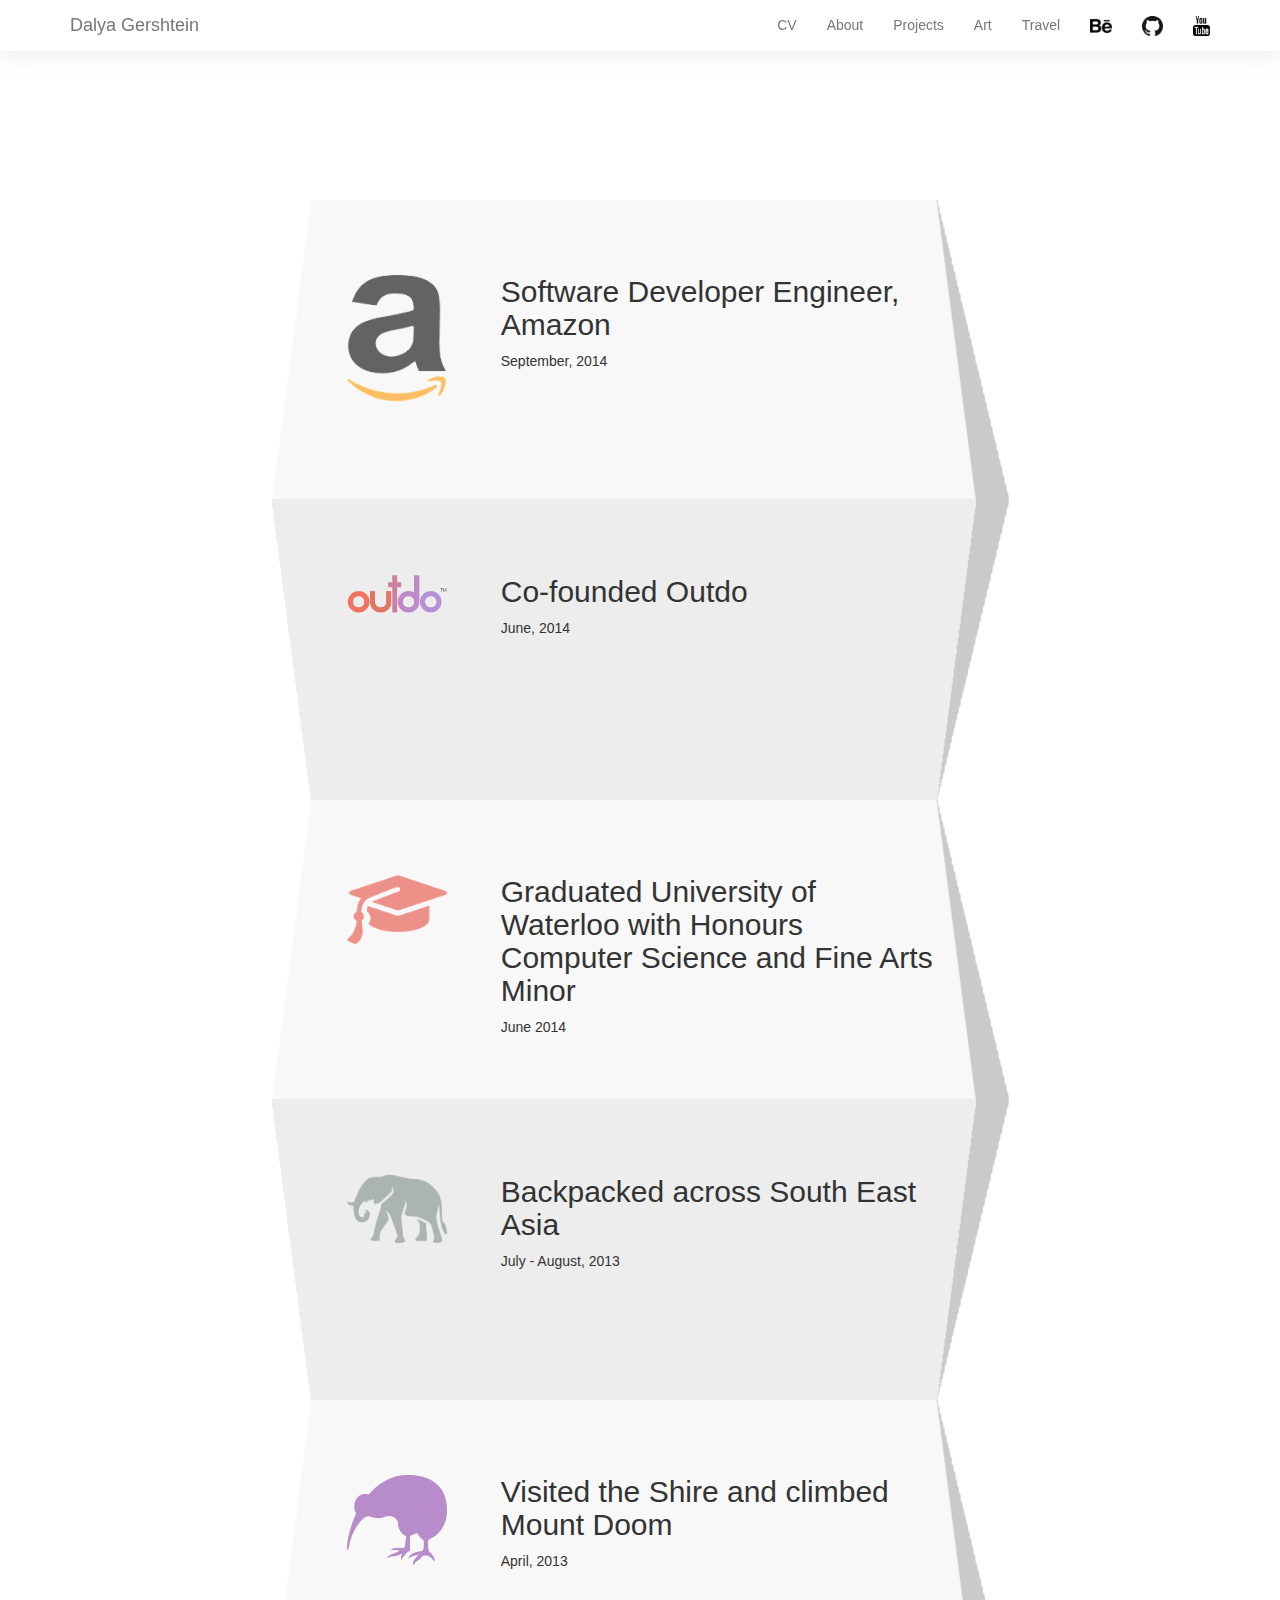
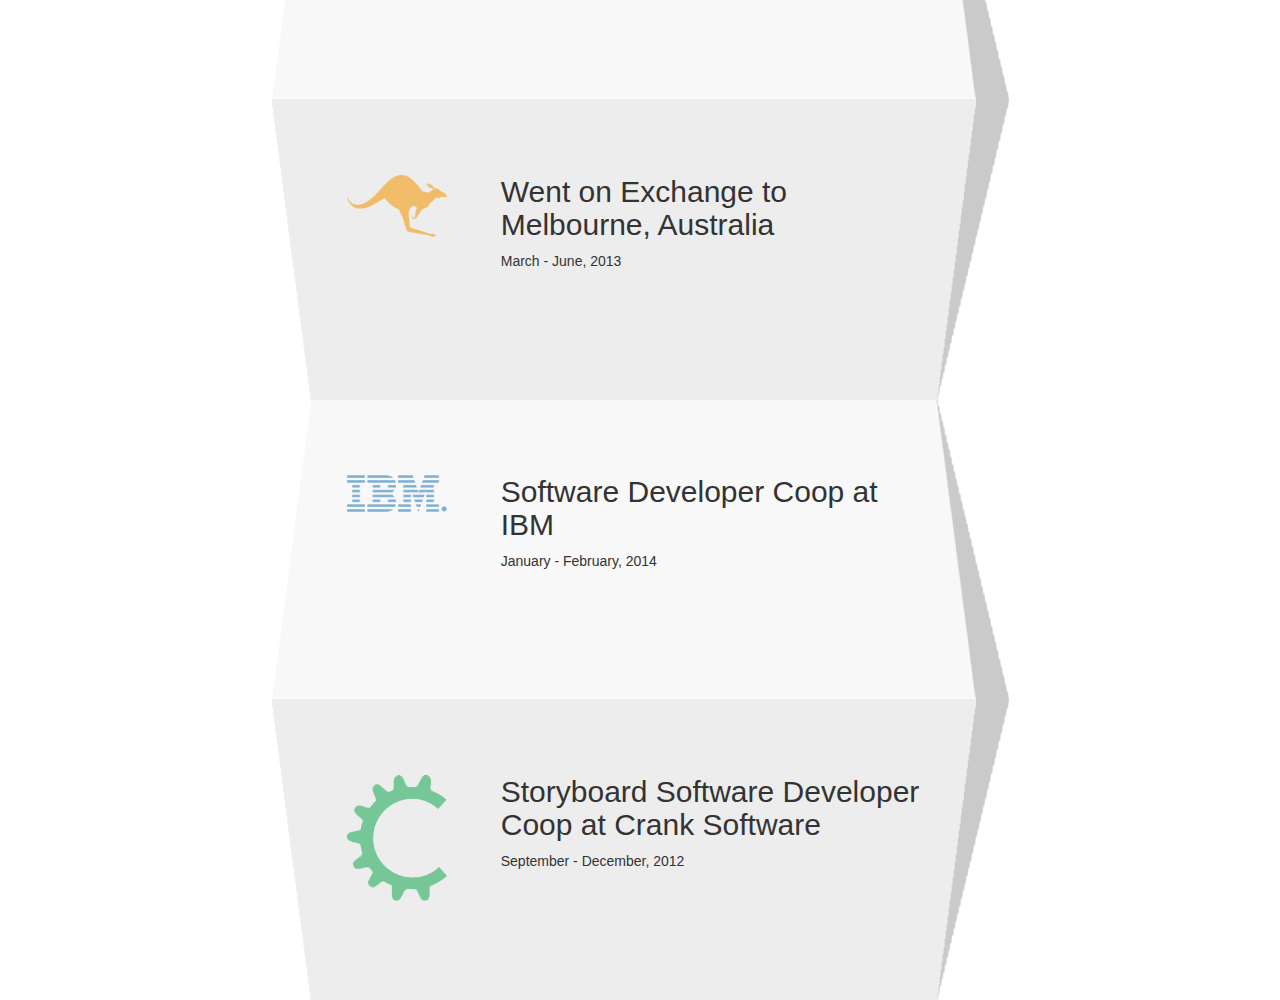
==== about.html @ 2b18c8a2 "added about page" ====
<!DOCTYPE HTML>
<html lang="en">
    <head>
        <meta charset="utf-8">
        <meta http-equiv="X-UA-Compatible" content="IE=edge">
        <meta name="viewport" content="width=device-width, initial-scale=1">
        <meta name="description" content="">
        <meta name="author" content="">
        <link rel="icon" href="../../favicon.ico">

        <title>Dalya Gershtein</title>

        <link href="css/bootstrap.min.css" rel="stylesheet">
        <link href="css/index.css" rel="stylesheet">

        <!-- IE10 viewport hack for Surface/desktop Windows 8 bug -->

        <!--[if lt IE 9]>
        <script src="https://oss.maxcdn.com/html5shiv/3.7.2/html5shiv.min.js"></script>
        <script src="https://oss.maxcdn.com/respond/1.4.2/respond.min.js"></script>
        <![endif]-->
        <script>
              (function(i,s,o,g,r,a,m){i['GoogleAnalyticsObject']=r;i[r]=i[r]||function(){
                (i[r].q=i[r].q||[]).push(arguments)},i[r].l=1*new Date();a=s.createElement(o),
                  m=s.getElementsByTagName(o)[0];a.async=1;a.src=g;m.parentNode.insertBefore(a,m)
                    })(window,document,'script','//www.google-analytics.com/analytics.js','ga');

                      ga('create', 'UA-43999281-1', 'auto');
                        ga('send', 'pageview');

        </script>
    </head>
    <body>
        <div id="navbar" class="navbar navbar-inverse navbar-fixed-top" role="navigation">
            <div class="container">
                <div class="navbar-header">
                    <button type="button" class="navbar-toggle" data-toggle="collapse" data-target=".navbar-collapse">
                        <span class="sr-only">Toggle navigation</span>
                        <span class="icon-bar"></span>
                        <span class="icon-bar"></span>
                        <span class="icon-bar"></span>
                    </button>
                    <a class="navbar-brand" href="index.html">Dalya Gershtein</a>
                </div>
                <div class="navbar-collapse collapse">
                    <ul class="nav navbar-nav navbar-right">
                        <li><a href="Resume_DalyaGershtein.pdf">CV</a></li>
                        <li><a href="about.html">About</a></li>
                        <li><a href="projects.html">Projects</a></li>
                        <li><a href="art.html">Art</a></li>
                        <li><a href="http://dalyagershtein.blogspot.ca/">Travel</a></li>
                        <li><a href="https://www.behance.net/dgershte"><img src="images/behance.png"/></a></li>
                        <li><a href="https://github.com/dgershte"><img style="height:20px!important"src="images/github.png"/></a></li>
                        <li><a href="https://www.youtube.com/channel/UC0hRZ2rrmTw5NGqV-_de9Eg"><img style="height:20px!important"src="images/youtube.png"/></a></li>
                    </ul>
                </div><!--/.navbar-collapse --> 
            </div>
        </div>
        <div class="container about">
            <div class="about-section paper-top">
                <div class="featurette row">
                    <div class="col-md-3">
                        <img class="featurette-image img-responsive img-faded" src="images/amazon.png">
                    </div>
                    <div class="col-md-9">
                        <h2 class="featurette-heading">
                            Software Developer Engineer, Amazon
                        </h2>
                        <p class="muted">September, 2014</o>
                    </div>
                </div>
            </div>
            <div class="about-section paper-bottom">
                <div class="featurette row featurette-row-bottom">
                    <div class="col-md-3">
                        <img class="featurette-image img-faded" src="images/outdologo.png">
                    </div>
                    <div class="col-md-9">
                        <h2 class="featurette-heading">
                            Co-founded Outdo
                        </h2>
                        <p class="muted">June, 2014</p>
                    </div>
                </div>
            </div>
            <div class="about-section paper-top">
                <div class="featurette row">
                    <div class="col-md-3">
                        <img class="featurette-image img-responsive img-faded" src="images/graduation.png">
                    </div>
                    <div class="col-md-9">
                        <h2 class="featurette-heading">
                            Graduated University of Waterloo with Honours Computer Science and Fine Arts Minor
                        </h2>
                        <p class="muted">June 2014</o>
                    </div>
                </div>
            </div>
            <div class="about-section paper-bottom">
                <div class="featurette row featurette-row-bottom">
                    <div class="col-md-3">
                        <img class="featurette-image img-faded" src="images/elephant.png">
                    </div>
                    <div class="col-md-9">
                        <h2 class="featurette-heading">
                            Backpacked across South East Asia
                        </h2>
                        <p class="muted">July - August, 2013</p>
                    </div>
                </div>
            </div>
            <div class="about-section paper-top">
                <div class="featurette row">
                    <div class="col-md-3">
                        <img class="featurette-image img-responsive img-faded" src="images/kiwiicon.png">
                    </div>
                    <div class="col-md-9">
                        <h2 class="featurette-heading">
                            Visited the Shire and climbed Mount Doom
                        </h2>
                        <p class="muted">April, 2013</p>
                    </div>
                </div>
            </div>
            <div class="about-section paper-bottom">
                <div class="featurette row">
                    <div class="col-md-3">
                        <img class="featurette-image img-responsive img-faded" src="images/kangaroo.png">
                    </div>
                    <div class="col-md-9">
                        <h2 class="featurette-heading">
                            Went on Exchange to Melbourne, Australia
                        </h2>
                        <p class="muted">March - June, 2013</p>
                    </div>
                </div>
            </div>
            <div class="about-section paper-top">
                <div class="featurette row">
                    <div class="col-md-3">
                        <img class="featurette-image img-responsive img-faded" src="images/ibm.png">
                    </div>
                    <div class="col-md-9">
                        <h2 class="featurette-heading">
                            Software Developer Coop at IBM
                        </h2>
                        <p class="muted">January - February, 2014</p>
                    </div>
                </div>
            </div>
            <div class="about-section paper-bottom">
                <div class="featurette row">
                    <div class="col-md-3">
                        <img class="featurette-image img-responsive img-faded" src="images/crank.png">
                    </div>
                    <div class="col-md-9">
                        <h2 class="featurette-heading">
                            Storyboard Software Developer Coop at Crank Software
                        </h2>
                        <p class="muted">September - December, 2012</p>
                    </div>
                </div>
            </div>
        </div>
    </body>
</html>
---- css/index.css ----
html, body {
    height:100%;
    width:100%;
}

.navbar-fixed-top {
    box-shadow: 0 0 30px 0px rgba(0,0,0,0.1);
    background-color:white;
    border:none;
}

.navbar a:hover {
    color:#1BBFFF !important;
}

.navbar img {
    height:14px;
}

.icon-bar {
    background-color:black !important;
}

.navbar-toggle {
    border:none;
}

.navbar-toggle:hover {
    background-color:#F5F5F5!important;
}

.navbar-toggle:hover .icon-bar {
    background-color:#1BBFFF!important;
}

#features {
    width:100%;
    margin:auto;
    height:800px;
    position:relative;
    margin-top:50px;
}

.feature a {
    height:100%;
    width:100%;
}

.feature {
    overflow:hidden;
    width:33.333333%;
    height:300px;
    position:relative;
    float:left;
    background-size:100%;
    -webkit-transition: all 2s; /* For Safari 3.1 to 6.0 */
    transition: all 0.5s;
    cursor:pointer;
}

#hoverdiv {
    color:white;
    text-align:center;
    height:300px;
    width:33.333333%;
    background-color:rgba(0,0,0,0.8);
    z-index:100;
    position:absolute;
    display:block;
}

.project-title {
    position:absolute;
    width:100%;
    text-align:center;
    z-index:1000;
    opacity:0;
    height:100%;
    transition:opacity 1s;
    padding:10px;
}

.project-title:hover {
    opacity:1;
}

.project-title .btn-default {
    background-color:rgba(0,0,0,0);
    color:white;
    width:auto;
}
.project-title a {
    color:white;
}

#squiggle-feature .caption h2 {
    margin-top:10%;
}

#walle-feature {
    background: black;
}
#walleimg {
    background:url("../images/walle.jpeg") no-repeat ;
    width:100%;
    height:100%;
}

#appleseed-feature {
background: #6b0141; /* Old browsers */
background: -moz-radial-gradient(center, ellipse cover,  #6b0141 0%, #3f0026 100%); /* FF3.6+ */
background: -webkit-gradient(radial, center center, 0px, center center, 100%, color-stop(0%,#6b0141), color-stop(100%,#3f0026)); /* Chrome,Safari4+ */
background: -webkit-radial-gradient(center, ellipse cover,  #6b0141 0%,#3f0026 100%); /* Chrome10+,Safari5.1+ */
background: -o-radial-gradient(center, ellipse cover,  #6b0141 0%,#3f0026 100%); /* Opera 12+ */
background: -ms-radial-gradient(center, ellipse cover,  #6b0141 0%,#3f0026 100%); /* IE10+ */
background: radial-gradient(ellipse at center,  #6b0141 0%,#3f0026 100%); /* W3C */
filter: progid:DXImageTransform.Microsoft.gradient( startColorstr='#6b0141', endColorstr='#3f0026',GradientType=1 ); /* IE6-9 fallback on horizontal gradient */
}
#appleseedlogo {
    background: url("../images/appleseed.png") no-repeat center;
    height:100%;
    width:100%;
}

#picturethis-feature {
    background: #62e4f8; /* Old browsers */
    background: -moz-radial-gradient(center, ellipse cover, #62e4f8 23%, #1e5799 100%); /* FF3.6+ */
    background: -webkit-gradient(radial, center center, 0px, center center, 100%, color-stop(23%,#62e4f8), color-stop(100%,#1e5799)); /* Chrome,Safari4+ */
    background: -webkit-radial-gradient(center, ellipse cover, #62e4f8 23%,#1e5799 100%); /* Chrome10+,Safari5.1+ */
    background: -o-radial-gradient(center, ellipse cover, #62e4f8 23%,#1e5799 100%); /* Opera 12+ */
    background: -ms-radial-gradient(center, ellipse cover, #62e4f8 23%,#1e5799 100%); /* IE10+ */
    background: radial-gradient(ellipse at center, #62e4f8 23%,#1e5799 100%); /* W3C */
    filter: progid:DXImageTransform.Microsoft.gradient( startColorstr='#62e4f8', endColorstr='#1e5799',GradientType=1 ); /* IE6-9 fallback on horizontal gradient */
}

#picturethislogo {
    background: url("../images/picturethisclear.png") no-repeat center;
    width:100%;
    height:100%;
}

#squiggle-feature {
    background: url("../images/squiggle.png") no-repeat center;
    background-color:black;
}

.outdolines {
    width:100%;
    height:20%;
    position:absolute;
}
#outdo1 {
    background-color:#f02200;
}
#outdo2 {
    background-color:#dd2b1e;
    top:20%;
}
#outdo3 {
    background-color:#cb344d;
    top:40%;
}
#outdo4 {
    background-color:#b73e78;
    top:60%;
}
#outdo5 {
    background-color:#a548a1;
    top:80%;
}
#outdologo {
    background:url("../images/outdo.png") no-repeat;
    background-size:cover;
    width:100%;
    height:100%;
    position:absolute;
}


#loot-feature {
    background: #73cb00; /* Old browsers */
    background: -moz-radial-gradient(center, ellipse cover,  #73cb00 0%, #509000 100%); /* FF3.6+ */
    background: -webkit-gradient(radial, center center, 0px, center center, 100%, color-stop(0%,#73cb00), color-stop(100%,#509000)); /* Chrome,Safari4+ */
    background: -webkit-radial-gradient(center, ellipse cover,  #73cb00 0%,#509000 100%); /* Chrome10+,Safari5.1+ */
    background: -o-radial-gradient(center, ellipse cover,  #73cb00 0%,#509000 100%); /* Opera 12+ */
    background: -ms-radial-gradient(center, ellipse cover,  #73cb00 0%,#509000 100%); /* IE10+ */
    background: radial-gradient(ellipse at center,  #73cb00 0%,#509000 100%); /* W3C */
    filter: progid:DXImageTransform.Microsoft.gradient( startColorstr='#73cb00', endColorstr='#509000',GradientType=1 ); /* IE6-9 fallback on horizontal gradient */
}

#lootlogo {
    background: url("../images/loot.png") no-repeat center;
    width:100%;
    height:100%;
}

#carnival-feature {
    background: url("../images/carnivale.png") no-repeat center;
}

#ht-feature {
    background: url("../images/hoteltransylvannia.png") no-repeat center;
}

#chuckclose-feature {
    background: url("../images/chuckclose.jpg") no-repeat center;
}

@media (min-width:420px) and (max-width: 768px) {
    .feature {
        width:50%;
    }
    #hoverdiv {
        width:50%;
    }
}
@media (max-width: 420px) {
    .feature {
        width:100%;
        height:40% !important;
    }
    #hoverdiv {
        width:100%;
        height:40%;
    }
}

/******** ABOUT **********/
.about-section {
    height: 300px;
    width: 737px;
    padding: 75px;
    margin: auto;
}

.paper-top {
    background:url("../images/papertop.png") no-repeat center;
}

.paper-bottom {
    background:url("../images/paperbottom.png") no-repeat center;
}

.about-section img {
    width:100px;
}

.about {
    margin-top:200px;
    margin-bottom:200px;
}

.about h2 {
    font-weight:100;
    margin-top:0;
}

.img-faded {
    opacity:0.6;
}
/*****   PROJECTS ***********/
.storeicons img{
    height:40px;
    margin:0 40px 20px 0px;
    opacity:0.6;
}

.storeicons img:hover {
    opacity:1;
}


.grey-section {
    background-color:#f8f8f8;
    padding:50px 0;
}

.white-section {
    padding:50px 0;
}

#projects-page {
}

.hidethis {
    display:none;
    clear:both;
    padding-top:80px;
}

.iphone {
    position:relative;
}

.glyphicon-nav {
    font-size: 31px;
    color: #ccc;
    position:absolute;
}

.glyphicon-chevron-left {
    top: 544px;
    left: 57px;
}
.glyphicon-chevron-right {
top: 544px;
left: 214px;
}


.screenshot {
position: absolute;
top: 82px;
left: 30px;
height: 436px;
}


/*          GRADIENTS           */
#gradient {
	clear:both;
	width: 400px;
	height: 400px;
    position:relative;
    margin:auto;
}

#gradient div {
	position: absolute;
}

.gradientbtn:hover {
    cursor:pointer;
    background-color:white;
}

/****************** RAYTRACER ******************/
.img-raytracer {
    margin:auto;
}

.col-md-4,.col-md-6,.col-md-12 {
    text-align:center;
}

#cs488 .featurette-heading {
    font-size:30px
}
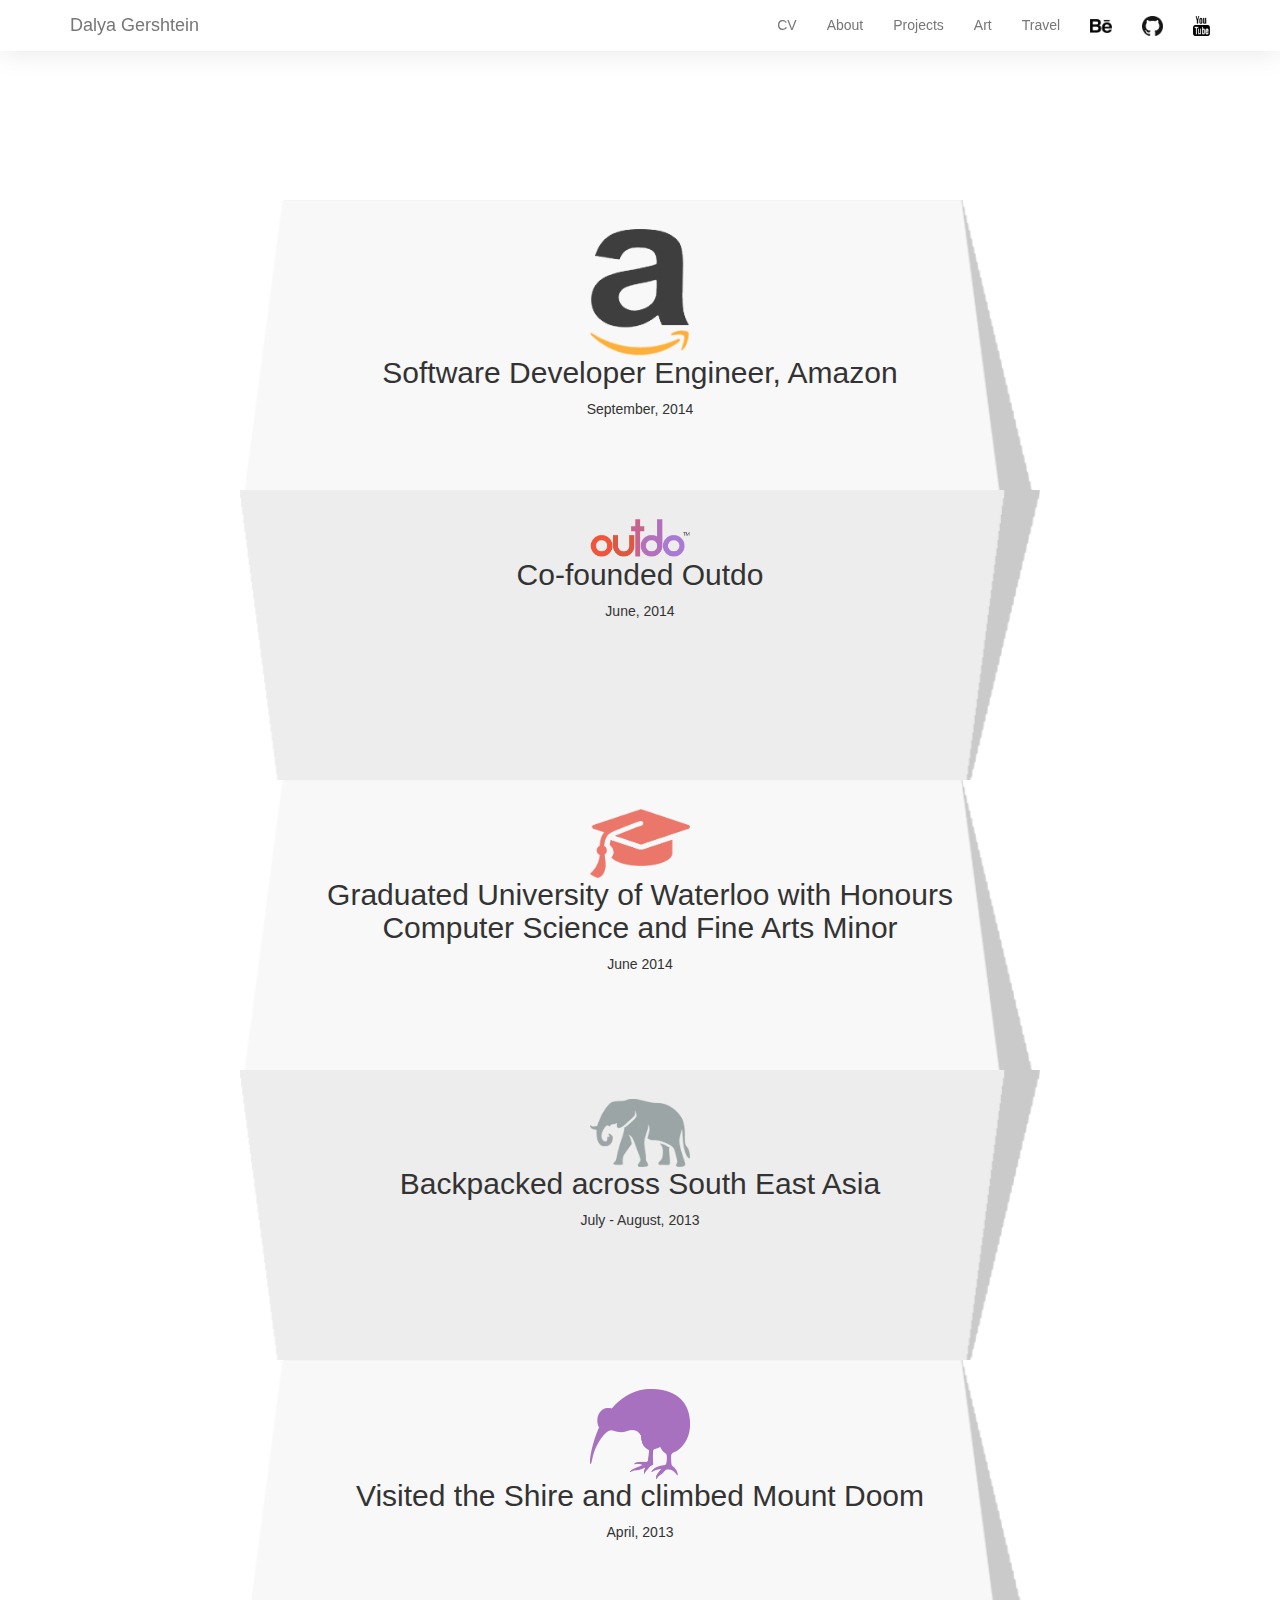
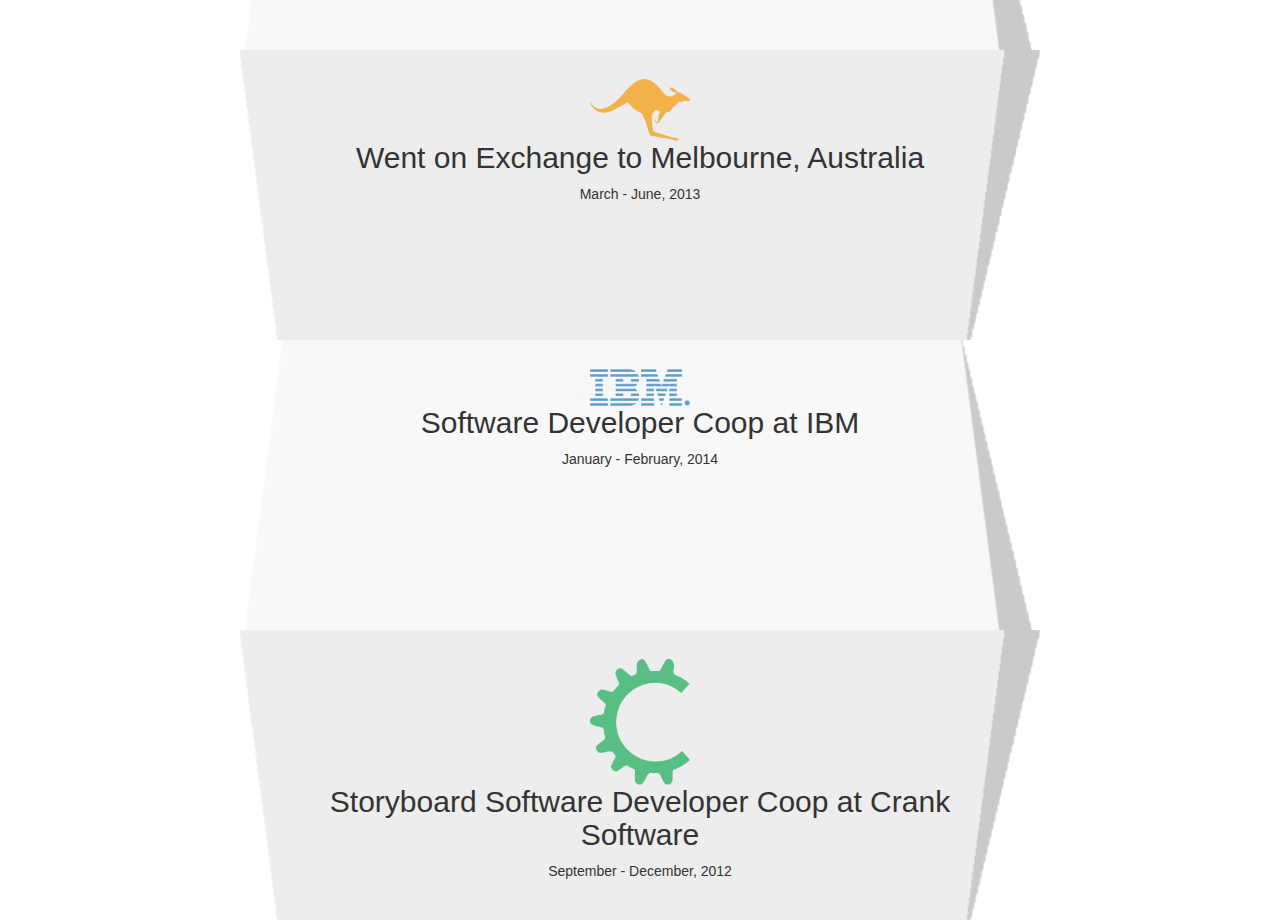
==== commit 47205ea1: "fixed about page" ====
--- a/about.html
+++ b/about.html
@@ -59,110 +59,80 @@
         </div>
         <div class="container about">
             <div class="about-section paper-top">
-                <div class="featurette row">
-                    <div class="col-md-3">
-                        <img class="featurette-image img-responsive img-faded" src="images/amazon.png">
-                    </div>
-                    <div class="col-md-9">
-                        <h2 class="featurette-heading">
-                            Software Developer Engineer, Amazon
-                        </h2>
-                        <p class="muted">September, 2014</o>
-                    </div>
+                <div class="about-inner">
+                    <img class="featurette-image img-responsive img-faded" src="images/amazon.png">
+                    <h2 class="featurette-heading">
+                        Software Developer Engineer, Amazon
+                    </h2>
+                    <p class="muted">September, 2014</p>
                 </div>
             </div>
             <div class="about-section paper-bottom">
-                <div class="featurette row featurette-row-bottom">
-                    <div class="col-md-3">
-                        <img class="featurette-image img-faded" src="images/outdologo.png">
-                    </div>
-                    <div class="col-md-9">
-                        <h2 class="featurette-heading">
-                            Co-founded Outdo
-                        </h2>
-                        <p class="muted">June, 2014</p>
-                    </div>
+                <div class="about-inner">
+                    <img class="featurette-image img-faded" src="images/outdologo.png">
+                    <h2 class="featurette-heading">
+                        Co-founded Outdo
+                    </h2>
+                    <p class="muted">June, 2014</p>
                 </div>
             </div>
             <div class="about-section paper-top">
-                <div class="featurette row">
-                    <div class="col-md-3">
-                        <img class="featurette-image img-responsive img-faded" src="images/graduation.png">
-                    </div>
-                    <div class="col-md-9">
-                        <h2 class="featurette-heading">
-                            Graduated University of Waterloo with Honours Computer Science and Fine Arts Minor
-                        </h2>
-                        <p class="muted">June 2014</o>
-                    </div>
+                <div class="about-inner">
+                    <img class="featurette-image img-responsive img-faded" src="images/graduation.png">
+                    <h2 class="featurette-heading">
+                        Graduated University of Waterloo with Honours Computer Science and Fine Arts Minor
+                    </h2>
+                    <p class="muted">June 2014</o>
                 </div>
             </div>
             <div class="about-section paper-bottom">
-                <div class="featurette row featurette-row-bottom">
-                    <div class="col-md-3">
-                        <img class="featurette-image img-faded" src="images/elephant.png">
-                    </div>
-                    <div class="col-md-9">
-                        <h2 class="featurette-heading">
-                            Backpacked across South East Asia
-                        </h2>
-                        <p class="muted">July - August, 2013</p>
-                    </div>
+                <div class="about-inner">
+                    <img class="featurette-image img-faded" src="images/elephant.png">
+                    <h2 class="featurette-heading">
+                        Backpacked across South East Asia
+                    </h2>
+                    <p class="muted">July - August, 2013</p>
                 </div>
             </div>
             <div class="about-section paper-top">
-                <div class="featurette row">
-                    <div class="col-md-3">
-                        <img class="featurette-image img-responsive img-faded" src="images/kiwiicon.png">
-                    </div>
-                    <div class="col-md-9">
-                        <h2 class="featurette-heading">
-                            Visited the Shire and climbed Mount Doom
-                        </h2>
-                        <p class="muted">April, 2013</p>
-                    </div>
+                <div class="about-inner">
+                    <img class="featurette-image img-responsive img-faded" src="images/kiwiicon.png">
+                    <h2 class="featurette-heading">
+                        Visited the Shire and climbed Mount Doom
+                    </h2>
+                    <p class="muted">April, 2013</p>
                 </div>
             </div>
             <div class="about-section paper-bottom">
-                <div class="featurette row">
-                    <div class="col-md-3">
-                        <img class="featurette-image img-responsive img-faded" src="images/kangaroo.png">
-                    </div>
-                    <div class="col-md-9">
-                        <h2 class="featurette-heading">
-                            Went on Exchange to Melbourne, Australia
-                        </h2>
-                        <p class="muted">March - June, 2013</p>
-                    </div>
+                <div class="about-inner">
+                    <img class="featurette-image img-responsive img-faded" src="images/kangaroo.png">
+                    <h2 class="featurette-heading">
+                        Went on Exchange to Melbourne, Australia
+                    </h2>
+                    <p class="muted">March - June, 2013</p>
                 </div>
             </div>
             <div class="about-section paper-top">
-                <div class="featurette row">
-                    <div class="col-md-3">
-                        <img class="featurette-image img-responsive img-faded" src="images/ibm.png">
-                    </div>
-                    <div class="col-md-9">
-                        <h2 class="featurette-heading">
-                            Software Developer Coop at IBM
-                        </h2>
-                        <p class="muted">January - February, 2014</p>
-                    </div>
+                <div class="about-inner">
+                    <img class="featurette-image img-responsive img-faded" src="images/ibm.png">
+                    <h2 class="featurette-heading">
+                        Software Developer Coop at IBM
+                    </h2>
+                    <p class="muted">January - February, 2014</p>
                 </div>
             </div>
             <div class="about-section paper-bottom">
-                <div class="featurette row">
-                    <div class="col-md-3">
-                        <img class="featurette-image img-responsive img-faded" src="images/crank.png">
-                    </div>
-                    <div class="col-md-9">
-                        <h2 class="featurette-heading">
-                            Storyboard Software Developer Coop at Crank Software
-                        </h2>
-                        <p class="muted">September - December, 2012</p>
-                    </div>
+                <div class="about-inner">
+                    <img class="featurette-image img-responsive img-faded" src="images/crank.png">
+                    <h2 class="featurette-heading">
+                        Storyboard Software Developer Coop at Crank Software
+                    </h2>
+                    <p class="muted">September - December, 2012</p>
                 </div>
             </div>
         </div>
+        <script src="https://ajax.googleapis.com/ajax/libs/jquery/1.11.1/jquery.min.js"></script>
+        <script src="js/bootstrap.min.js"></script>
     </body>
 </html>
 
--- a/css/index.css
+++ b/css/index.css
@@ -67,6 +67,7 @@
     z-index:100;
     position:absolute;
     display:block;
+    transition: background-color 1s;
 }
 
 .project-title {
@@ -78,6 +79,19 @@
     height:100%;
     transition:opacity 1s;
     padding:10px;
+}
+
+.project-title > div {
+    position: absolute;
+    top: 0;
+    bottom: 0;
+    left: 0;
+    right: 0;
+    margin: auto;
+    width: 60%;
+    height: 50%;
+    text-align: center;
+    color:white;
 }
 
 .project-title:hover {
@@ -227,22 +241,38 @@
 
 /******** ABOUT **********/
 .about-section {
-    height: 300px;
-    width: 737px;
-    padding: 75px;
+    height: 290px;
     margin: auto;
+    position:relative;
+}
+
+.about-inner {
+    position:absolute;
+    margin:auto;
+    top:0;
+    bottom:0;
+    left:0;
+    right:0;
+    width:80%;
+    height:80%;
+    text-align:center;
 }
 
 .paper-top {
-    background:url("../images/papertop.png") no-repeat center;
+    background-image:url("../images/papertop.png");
+    background-size: cover;
+    max-width:800px;
 }
 
 .paper-bottom {
-    background:url("../images/paperbottom.png") no-repeat center;
+    background-image:url("../images/paperbottom.png");
+    background-size: cover;
+    max-width:800px;
 }
 
 .about-section img {
     width:100px;
+    margin:auto;
 }
 
 .about {
@@ -256,7 +286,7 @@
 }
 
 .img-faded {
-    opacity:0.6;
+    opacity:0.75;
 }
 /*****   PROJECTS ***********/
 .storeicons img{
@@ -276,7 +306,8 @@
 }
 
 .white-section {
-    padding:50px 0;
+    padding-top:50px;
+    padding-bottom:50px;
 }
 
 #projects-page {
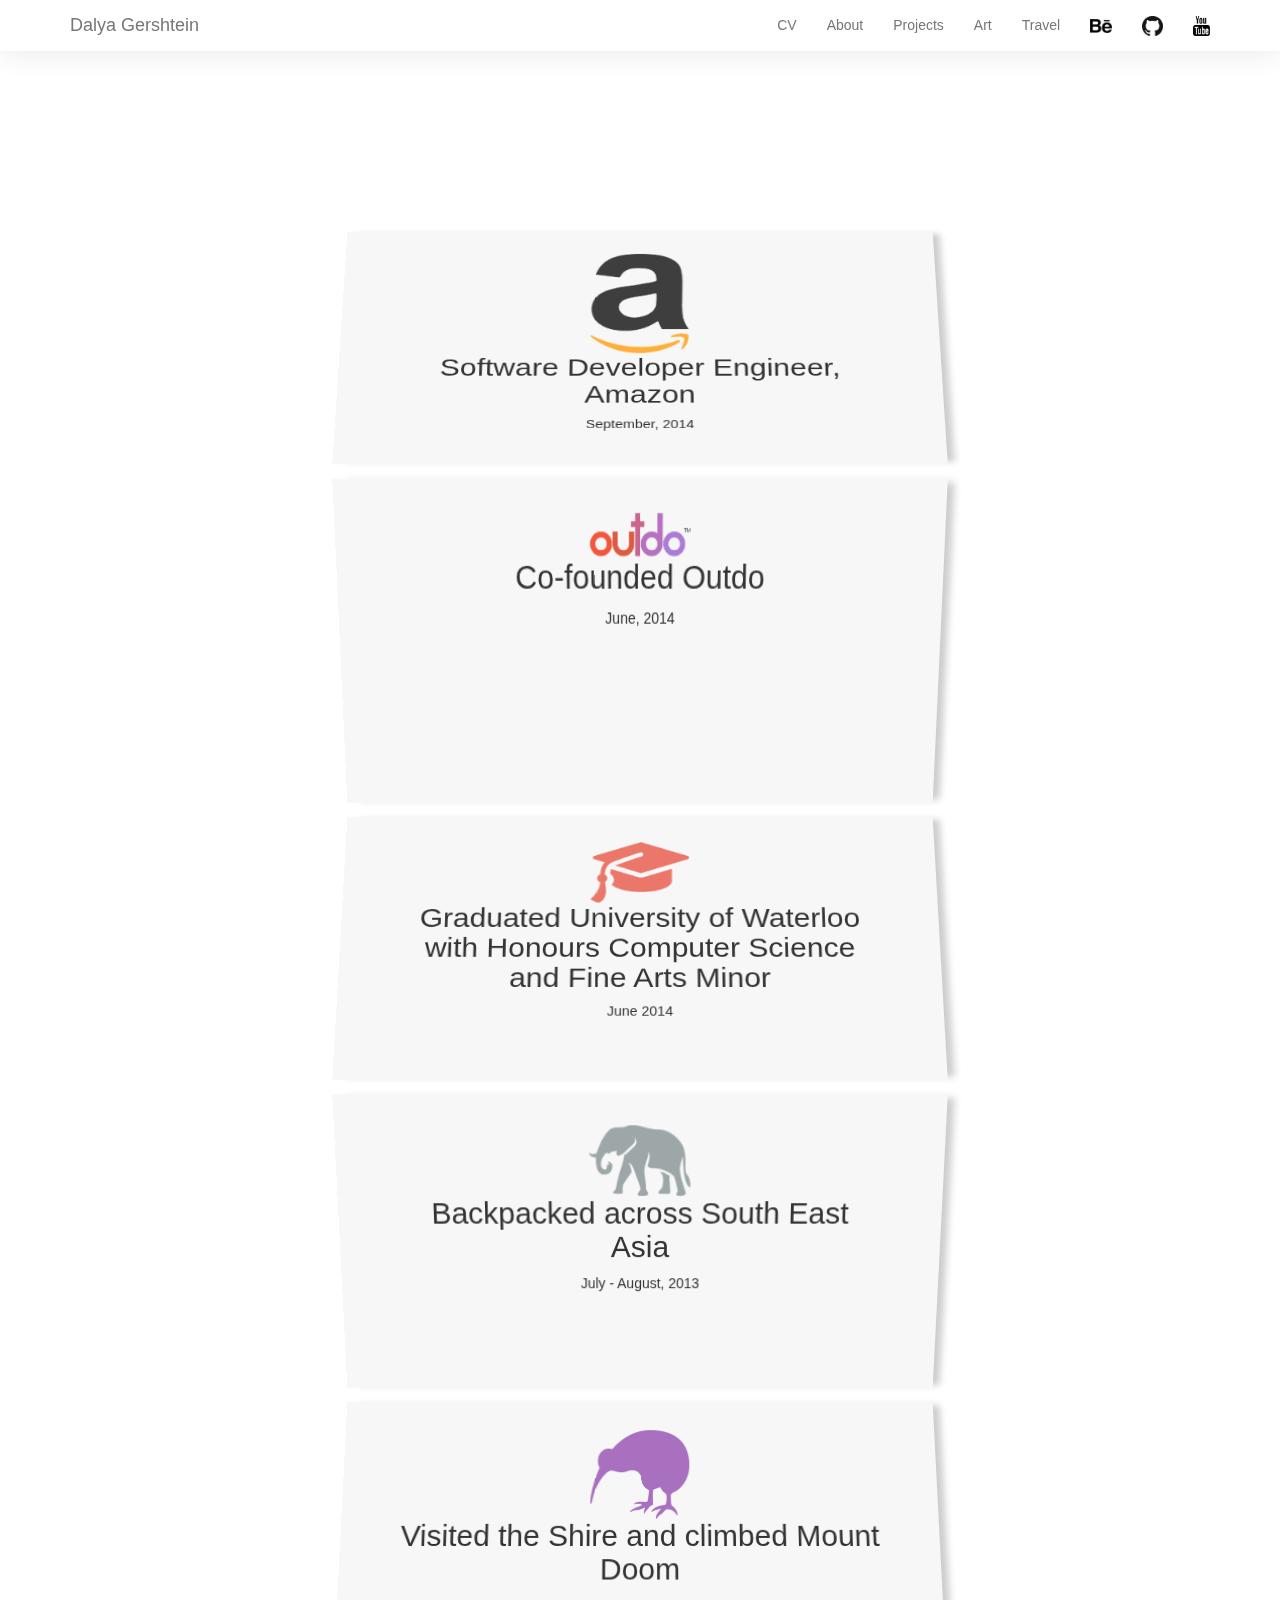
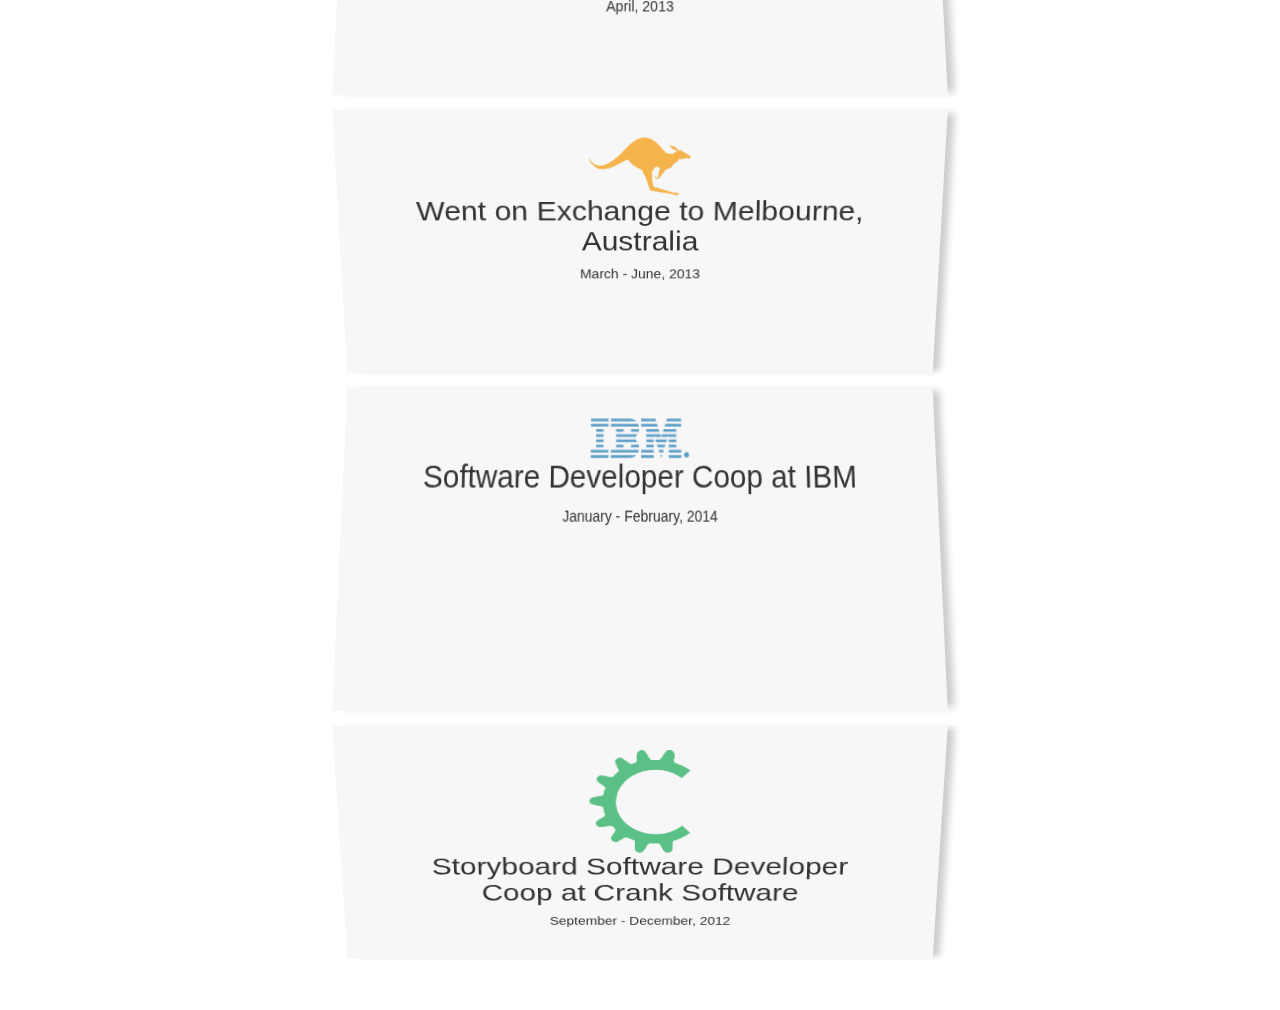
==== commit ac1ec886: "pushing about page changes" ====
--- a/about.html
+++ b/about.html
@@ -58,7 +58,7 @@
             </div>
         </div>
         <div class="container about">
-            <div class="about-section paper-top">
+            <div class="about-section paper-top effect2">
                 <div class="about-inner">
                     <img class="featurette-image img-responsive img-faded" src="images/amazon.png">
                     <h2 class="featurette-heading">
--- a/css/index.css
+++ b/css/index.css
@@ -244,6 +244,28 @@
     height: 290px;
     margin: auto;
     position:relative;
+    width:600px;
+	box-shadow: 10px 0px 7px -3px rgba(0,0,0,0.2);
+	margin-bottom:10px;
+}
+
+.about-section:after:after
+{
+position: absolute;
+content: "<span></span>";
+width: 3%;
+top: 0;
+height: 100%;
+max-width: 300px;
+background: #777;
+-webkit-transform: rotate(3deg);
+-moz-transform: rotate(3deg);
+-o-transform: rotate(3deg);
+-ms-transform: rotate(3deg);
+transform: rotate(-3deg);
+right: -10px;
+left: auto;
+opacity:.99;
 }
 
 .about-inner {
@@ -256,18 +278,18 @@
     width:80%;
     height:80%;
     text-align:center;
+z-index:10;
+opacity:1;	
 }
 
 .paper-top {
-    background-image:url("../images/papertop.png");
-    background-size: cover;
-    max-width:800px;
+	transform: rotateX( 10deg );
+	background-color: rgb(247, 247, 247);
 }
 
 .paper-bottom {
-    background-image:url("../images/paperbottom.png");
-    background-size: cover;
-    max-width:800px;
+	transform: rotateX( -10deg );
+	background-color: rgb(247, 247, 247);
 }
 
 .about-section img {
@@ -278,6 +300,7 @@
 .about {
     margin-top:200px;
     margin-bottom:200px;
+	perspective: 1000px;
 }
 
 .about h2 {
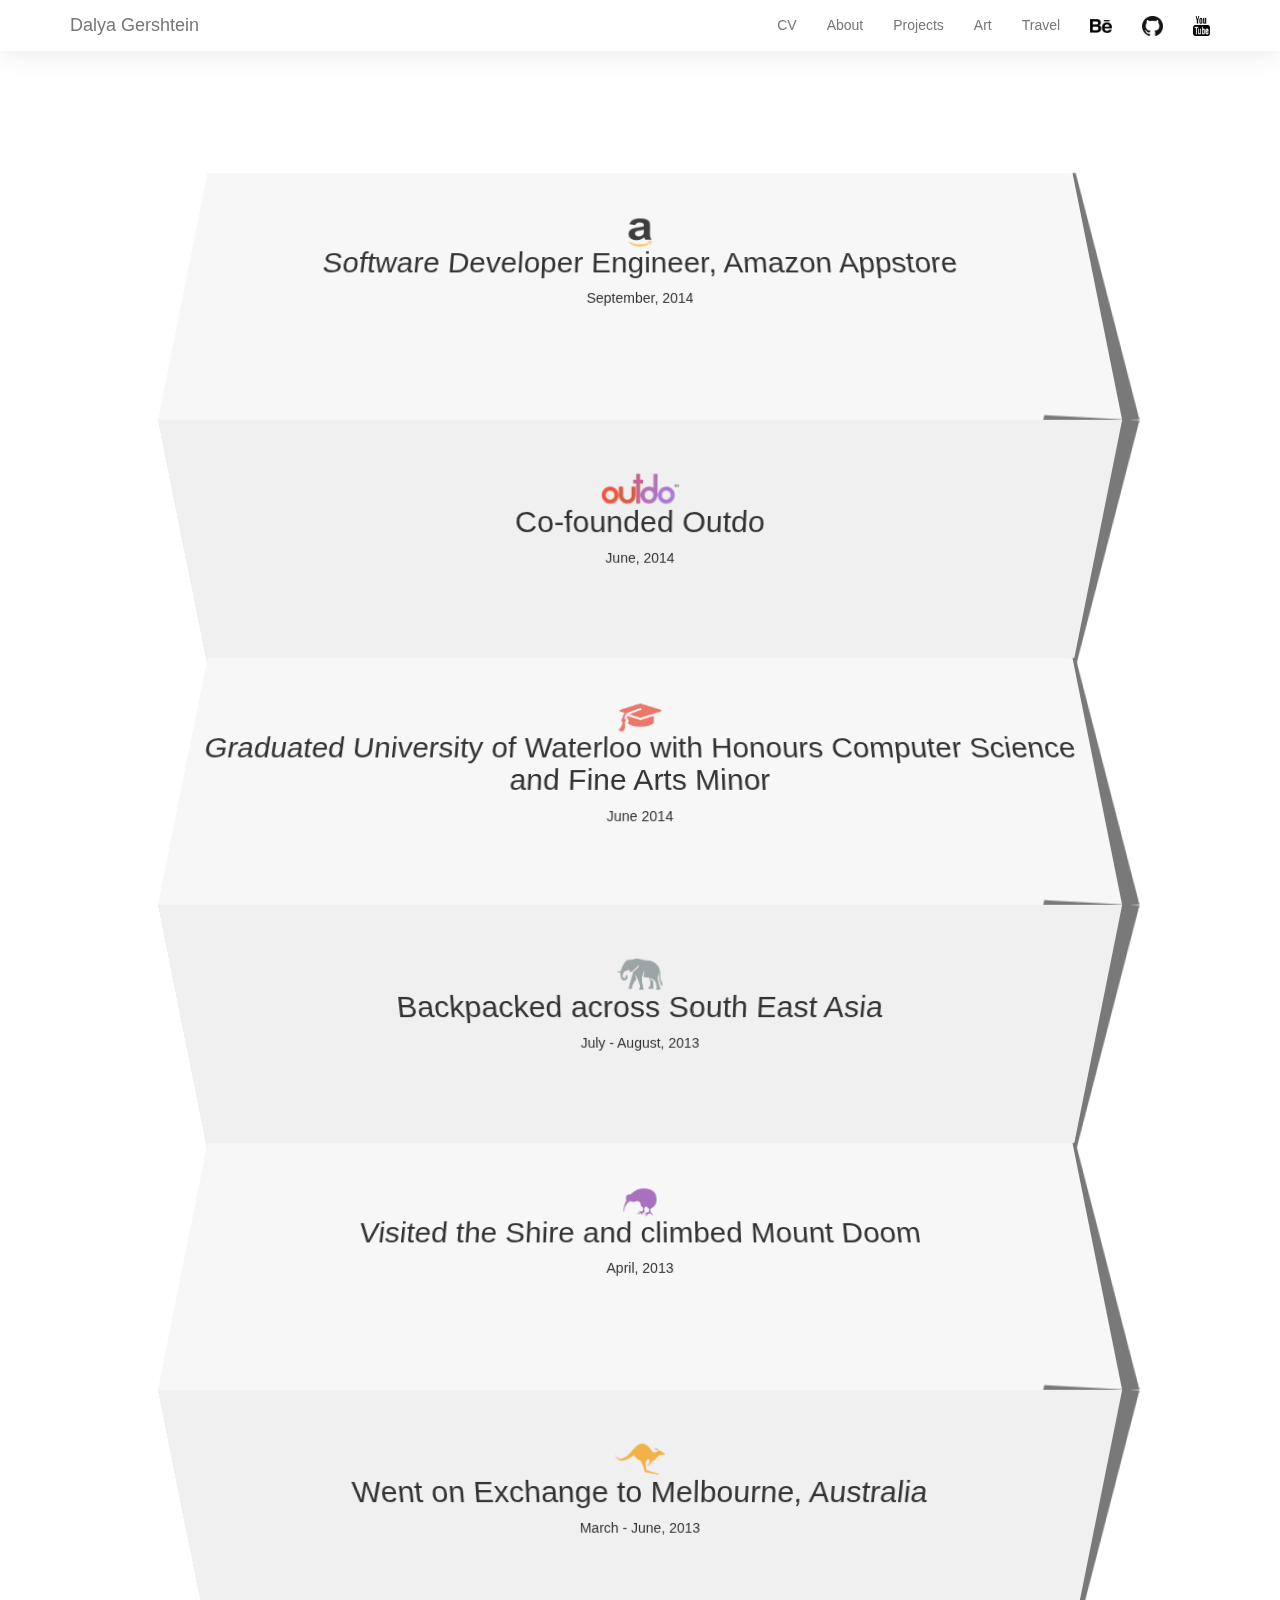
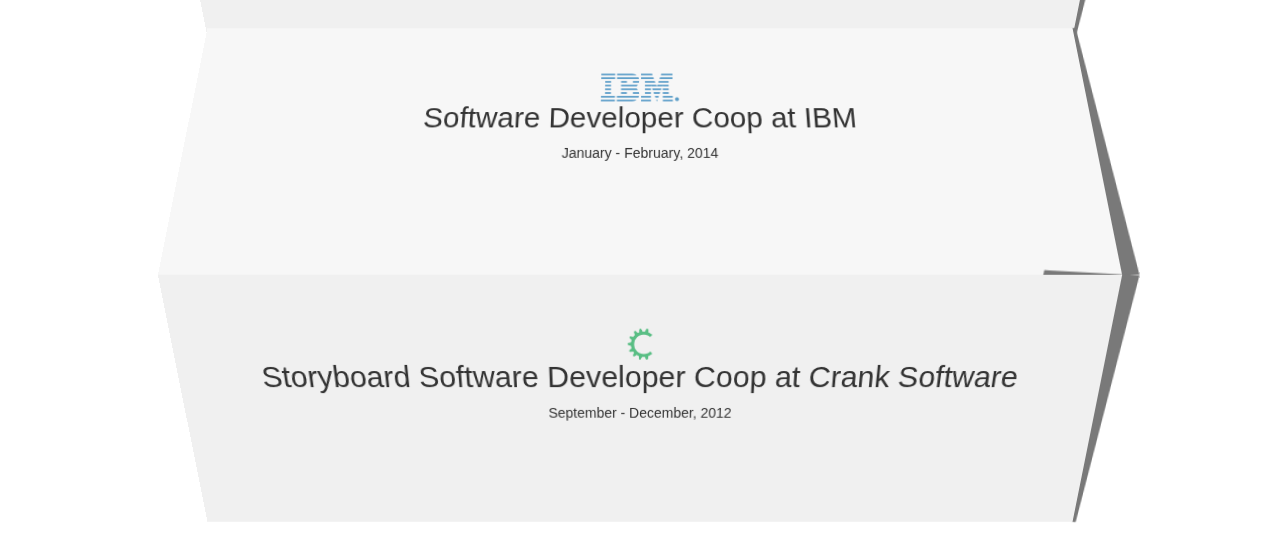
==== commit 30846380: "fixed about page, but it still has a rendering bug on the right" ====
--- a/about.html
+++ b/about.html
@@ -60,9 +60,9 @@
         <div class="container about">
             <div class="about-section paper-top effect2">
                 <div class="about-inner">
-                    <img class="featurette-image img-responsive img-faded" src="images/amazon.png">
+                    <img class="featurette-image img-responsive img-faded" src="images/amazon.png"/>
                     <h2 class="featurette-heading">
-                        Software Developer Engineer, Amazon
+                        Software Developer Engineer, Amazon Appstore
                     </h2>
                     <p class="muted">September, 2014</p>
                 </div>
--- a/css/index.css
+++ b/css/index.css
@@ -241,66 +241,83 @@
 
 /******** ABOUT **********/
 .about-section {
-    height: 290px;
+    height: 250px;
     margin: auto;
     position:relative;
-    width:600px;
-	box-shadow: 10px 0px 7px -3px rgba(0,0,0,0.2);
+    width:80%;
 	margin-bottom:10px;
 }
 
-.about-section:after:after
+.about-section:after
 {
 position: absolute;
-content: "<span></span>";
-width: 3%;
+content: "";
+width: 10%;
 top: 0;
 height: 100%;
 max-width: 300px;
 background: #777;
--webkit-transform: rotate(3deg);
--moz-transform: rotate(3deg);
--o-transform: rotate(3deg);
--ms-transform: rotate(3deg);
-transform: rotate(-3deg);
 right: -10px;
 left: auto;
 opacity:.99;
 }
 
 .about-inner {
+    padding-top:50px;
     position:absolute;
     margin:auto;
     top:0;
     bottom:0;
     left:0;
     right:0;
-    width:80%;
-    height:80%;
+    width:100%;
+    height:100%;
     text-align:center;
 z-index:10;
-opacity:1;	
+opacity:1;
+background-color: rgb(247, 247, 247);
 }
 
 .paper-top {
-	transform: rotateX( 10deg );
 	background-color: rgb(247, 247, 247);
+transform: perspective(400px) rotateX(10deg);
+    margin-top:-35px;
+}
+
+.paper-top:after {
+-webkit-transform: rotate(-3deg);
+-moz-transform: rotate(-3deg);
+-o-transform: rotate(-3deg);
+-ms-transform: rotate(-3deg);
+transform: rotate(-3deg);
+top:2px;
 }
 
 .paper-bottom {
-	transform: rotateX( -10deg );
-	background-color: rgb(247, 247, 247);
-}
-
+transform: perspective(400px) rotateX(-10deg);
+    background-color: rgb(240, 240, 240);
+}
+
+.paper-bottom > .about-inner {
+    background-color: rgb(240, 240, 240);
+}
+
+.paper-bottom:after {
+-webkit-transform: rotate(3deg);
+-moz-transform: rotate(3deg);
+-o-transform: rotate(3deg);
+-ms-transform: rotate(3deg);
+transform: rotate(3deg);
+top:-2px;
+}
 .about-section img {
-    width:100px;
+    height:15%;
     margin:auto;
 }
 
 .about {
     margin-top:200px;
     margin-bottom:200px;
-	perspective: 1000px;
 }
 
 .about h2 {
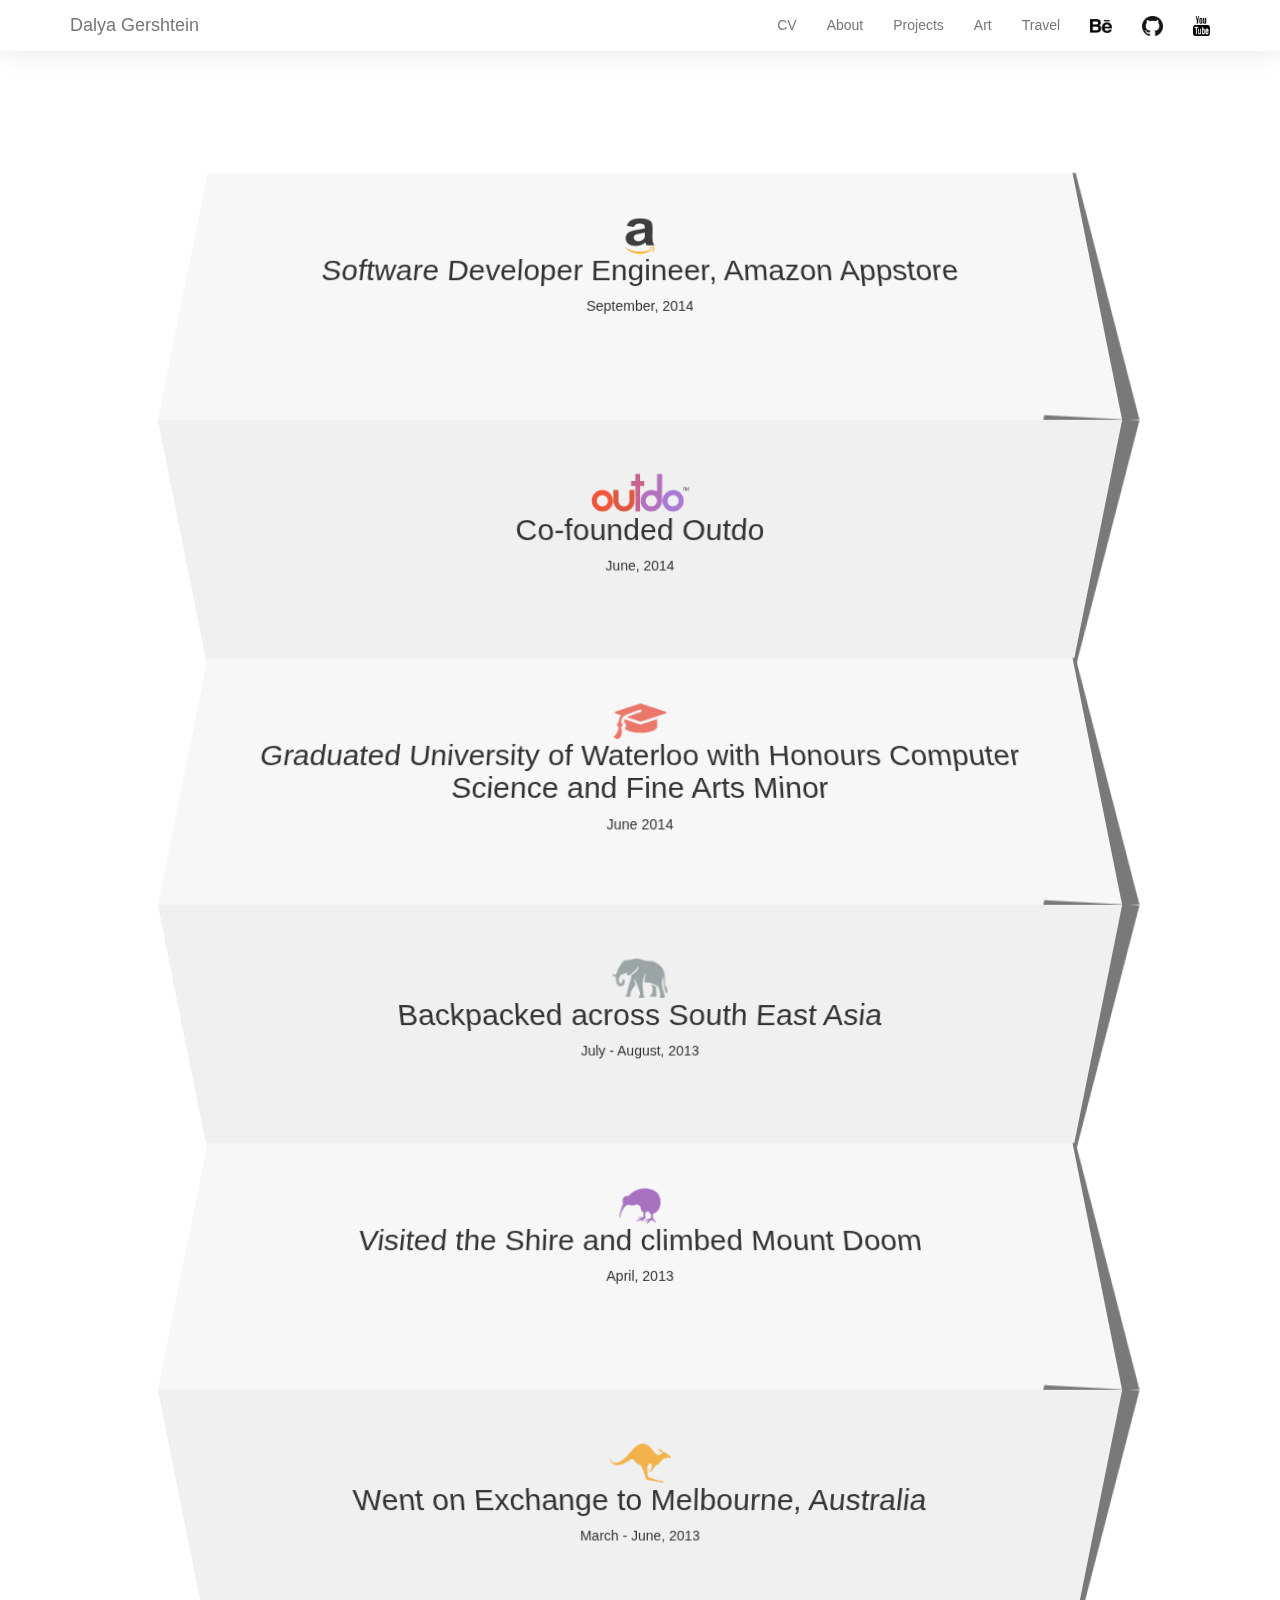
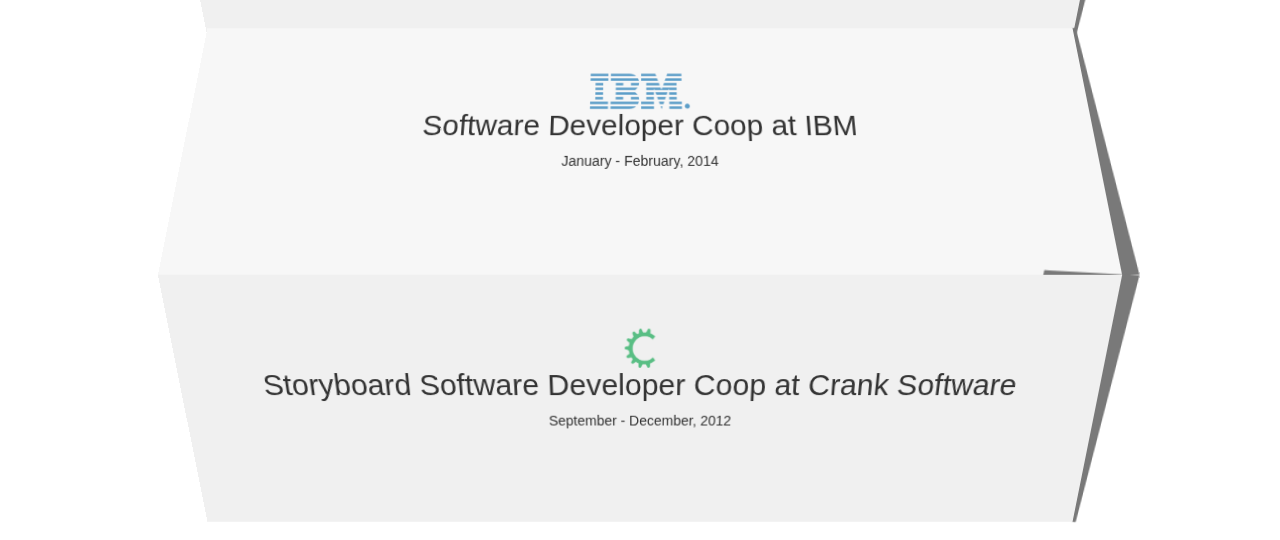
==== commit 74cdf0de: "updated a lot of stuff" ====
--- a/about.html
+++ b/about.html
@@ -60,7 +60,7 @@
         <div class="container about">
             <div class="about-section paper-top effect2">
                 <div class="about-inner">
-                    <img class="featurette-image img-responsive img-faded" src="images/amazon.png"/>
+                    <img class="img-responsive img-faded" src="images/amazon.png"/>
                     <h2 class="featurette-heading">
                         Software Developer Engineer, Amazon Appstore
                     </h2>
@@ -69,7 +69,7 @@
             </div>
             <div class="about-section paper-bottom">
                 <div class="about-inner">
-                    <img class="featurette-image img-faded" src="images/outdologo.png">
+                    <img class=" img-faded" src="images/outdologo.png">
                     <h2 class="featurette-heading">
                         Co-founded Outdo
                     </h2>
@@ -78,7 +78,7 @@
             </div>
             <div class="about-section paper-top">
                 <div class="about-inner">
-                    <img class="featurette-image img-responsive img-faded" src="images/graduation.png">
+                    <img class=" img-responsive img-faded" src="images/graduation.png">
                     <h2 class="featurette-heading">
                         Graduated University of Waterloo with Honours Computer Science and Fine Arts Minor
                     </h2>
@@ -87,7 +87,7 @@
             </div>
             <div class="about-section paper-bottom">
                 <div class="about-inner">
-                    <img class="featurette-image img-faded" src="images/elephant.png">
+                    <img class=" img-faded" src="images/elephant.png">
                     <h2 class="featurette-heading">
                         Backpacked across South East Asia
                     </h2>
@@ -96,7 +96,7 @@
             </div>
             <div class="about-section paper-top">
                 <div class="about-inner">
-                    <img class="featurette-image img-responsive img-faded" src="images/kiwiicon.png">
+                    <img class=" img-responsive img-faded" src="images/kiwiicon.png">
                     <h2 class="featurette-heading">
                         Visited the Shire and climbed Mount Doom
                     </h2>
@@ -105,7 +105,7 @@
             </div>
             <div class="about-section paper-bottom">
                 <div class="about-inner">
-                    <img class="featurette-image img-responsive img-faded" src="images/kangaroo.png">
+                    <img class=" img-responsive img-faded" src="images/kangaroo.png">
                     <h2 class="featurette-heading">
                         Went on Exchange to Melbourne, Australia
                     </h2>
@@ -114,7 +114,7 @@
             </div>
             <div class="about-section paper-top">
                 <div class="about-inner">
-                    <img class="featurette-image img-responsive img-faded" src="images/ibm.png">
+                    <img class=" img-responsive img-faded" src="images/ibm.png">
                     <h2 class="featurette-heading">
                         Software Developer Coop at IBM
                     </h2>
@@ -123,7 +123,7 @@
             </div>
             <div class="about-section paper-bottom">
                 <div class="about-inner">
-                    <img class="featurette-image img-responsive img-faded" src="images/crank.png">
+                    <img class=" img-responsive img-faded" src="images/crank.png">
                     <h2 class="featurette-heading">
                         Storyboard Software Developer Coop at Crank Software
                     </h2>
--- a/css/index.css
+++ b/css/index.css
@@ -1,6 +1,10 @@
 html, body {
     height:100%;
     width:100%;
+}
+
+.text-muted {
+    font-size:35px;
 }
 
 .navbar-fixed-top {
@@ -263,7 +267,7 @@
 }
 
 .about-inner {
-    padding-top:50px;
+    padding:50px 25px;
     position:absolute;
     margin:auto;
     top:0;
@@ -311,7 +315,7 @@
 top:-2px;
 }
 .about-section img {
-    height:15%;
+    height:25%;
     margin:auto;
 }
 
@@ -329,6 +333,19 @@
     opacity:0.75;
 }
 /*****   PROJECTS ***********/
+
+.featurette-image {
+    transition: box-shadow 0.5s;
+    cursor:pointer;
+    width:500px;
+    box-shadow: 0 0 30px 0px rgba(0,0,0,0.1);
+}
+
+.featurette-image:hover {
+    box-shadow: 0 0 15px 2px rgba(71, 163, 218, 0.55);
+}
+
+
 .storeicons img{
     height:40px;
     margin:0 40px 20px 0px;
@@ -339,25 +356,23 @@
     opacity:1;
 }
 
-
-.grey-section {
-    background-color:#f8f8f8;
-    padding:50px 0;
-}
-
-.white-section {
-    padding-top:50px;
-    padding-bottom:50px;
-}
-
-#projects-page {
-}
-
-.hidethis {
-    display:none;
-    clear:both;
-    padding-top:80px;
-}
+section {
+    padding:100px 0;
+}
+
+section:nth-child(odd) {
+    background-color:#F9F9F9;
+}
+
+/*section:nth-child(odd) a{
+    color:white
+}
+section:nth-child(odd) .text-muted{
+    color:rgba(255, 255, 255, 0.5);
+}
+section:nth-child(odd) .featurette-image:hover {
+    box-shadow: 0 0 10px 3px rgba(255, 255, 255, 0.8);
+}*/
 
 .iphone {
     position:relative;
@@ -390,8 +405,8 @@
 /*          GRADIENTS           */
 #gradient {
 	clear:both;
-	width: 400px;
-	height: 400px;
+	width: 320px;
+	height: 320px;
     position:relative;
     margin:auto;
 }
@@ -418,3 +433,120 @@
     font-size:30px
 }
 
+/*********** SLIDER ****************/
+/* Slider */
+.slider .frames {
+    height: 250px;
+    position: relative;
+}
+.slider .frames .slide {
+    height: 250px;
+    list-style: none;
+    position: absolute;
+    width: 450px;
+}
+.slider .slide:target { z-index: 100 }
+.slider .frames .slide img {
+    height: 250px;
+    width: 450px;
+}
+.slider .frames .slide nav a {
+    background: hsla(0,0%,0%,.75);
+    color: #fff;
+    font-size: 16px;
+    line-height: 50px;
+    margin-top: -25px;
+    opacity: 0;
+    position: absolute;
+    text-align: center;
+    text-decoration: none;
+    top: 50%;
+    width: 50px;
+    visibility: hidden;
+    z-index: 10;
+}
+.slider:hover .frames .slide nav a {
+    opacity: 1;
+    visibility: visible;
+}
+.slider .frames .slide nav .prev {
+    /*border-radius*/
+    -webkit-border-radius: 0 25px 25px 0;
+    -moz-border-radius: 0 25px 25px 0;
+    border-radius: 0 25px 25px 0;
+    left: 0;
+}
+.slider .frames .slide nav .next {
+    /*border-radius*/
+    -webkit-border-radius: 25px 0 0 25px;
+    -moz-border-radius: 25px 0 0 25px;
+    border-radius: 25px 0 0 25px;
+    right: 0;
+}
+.slider .frames .slide nav a:hover { background: #000 }
+.slider .quicknav {
+    bottom: 0;
+    font-size: 0;
+    opacity: 0;
+    position: absolute;
+    text-align: center;
+    width: 100%;
+    z-index: 100;
+}
+.slider:hover .quicknav { opacity: .9 }
+.slider .quicknav li { display: inline-block }
+.slider .quicknav a {
+    background: hsla(0,0%,100%,.9);
+    border: 1px solid hsla(0,0%,0%,.9);
+    /*border-radius*/
+    -webkit-border-radius: 100%;
+    -moz-border-radius: 100%;
+    border-radius: 100%;
+    display: block;
+    height: 10px;
+    margin: 10px 5px;
+    text-decoration: none;
+    width: 10px;
+}
+.slider .quicknav a:hover { background: hsla(0,0%,50%,.9) }
+.slider #one:target ~ .quicknav a[href="#one"], .slider #two:target ~ .quicknav a[href="#two"], .slider #three:target ~ .quicknav a[href="#three"], .slider #four:target ~ .quicknav a[href="#four"], .slider #five:target ~ .quicknav a[href="#five"] {
+    background: hsla(0,0%,0%,.9);
+    border-color: hsla(0,0%,100%,.9);
+    background: rgb(244,246,245);
+    /*linear-gradient*/
+    background: -webkit-gradient(linear,left top,left bottom,color-stop(rgba(244,246,245,1),0.01),color-stop(rgba(203,219,219,1),1),color-stop(rgba(216,216,216,1),1));
+    background: -webkit-linear-gradient(top, rgba(244,246,245,1) 1%, rgba(203,219,219,1) 100%, rgba(216,216,216,1) 100%);
+    background: -moz-linear-gradient(top, rgba(244,246,245,1) 1%, rgba(203,219,219,1) 100%, rgba(216,216,216,1) 100%);
+    background: -o-linear-gradient(top, rgba(244,246,245,1) 1%, rgba(203,219,219,1) 100%, rgba(216,216,216,1) 100%);
+    background: linear-gradient(top, rgba(244,246,245,1) 1%, rgba(203,219,219,1) 100%, rgba(216,216,216,1) 100%);
+    background: -webkit-gradient(linear, left top, left bottom, color-stop(1%,rgba(244,246,245,1)), color-stop(100%,rgba(203,219,219,1)), color-stop(100%,rgba(216,216,216,1)));
+    background: -webkit-linear-gradient(top, rgba(244,246,245,1) 1%,rgba(203,219,219,1) 100%,rgba(216,216,216,1) 100%);
+    background: -moz-linear-gradient(top, rgba(244,246,245,1) 1%,rgba(203,219,219,1) 100%,rgba(216,216,216,1) 100%);
+    background: -o-linear-gradient(top, rgba(244,246,245,1) 1%,rgba(203,219,219,1) 100%,rgba(216,216,216,1) 100%);
+    background: linear-gradient(top, rgba(244,246,245,1) 1%,rgba(203,219,219,1) 100%,rgba(216,216,216,1) 100%);
+    filter: progid:DXImageTransform.Microsoft.gradient( startColorstr='#f4f6f5', endColorstr='#d8d8d8',GradientType=0 );
+    /*box-shadow*/
+    -webkit-box-shadow: inset 0 0 3px #000,0 0 2px rgba(0,0,0,.5),0 2px 3px #666;
+    -moz-box-shadow: inset 0 0 3px #000,0 0 2px rgba(0,0,0,.5),0 2px 3px #666;
+    box-shadow: inset 0 0 3px #000,0 0 2px rgba(0,0,0,.5),0 2px 3px #666;
+}
+
+
+
+
+
+
+
+/*************** CARNIVALE ***************/
+.carnivale-container img {
+    width:90%;
+    margin:auto;
+    padding:3%;
+    margin:50px auto;
+    box-shadow: 0 0 30px 0px rgba(0,0,0,0.1);
+}
+
+.carnivale-container {
+    text-align:center;
+    margin-top:100px;
+}
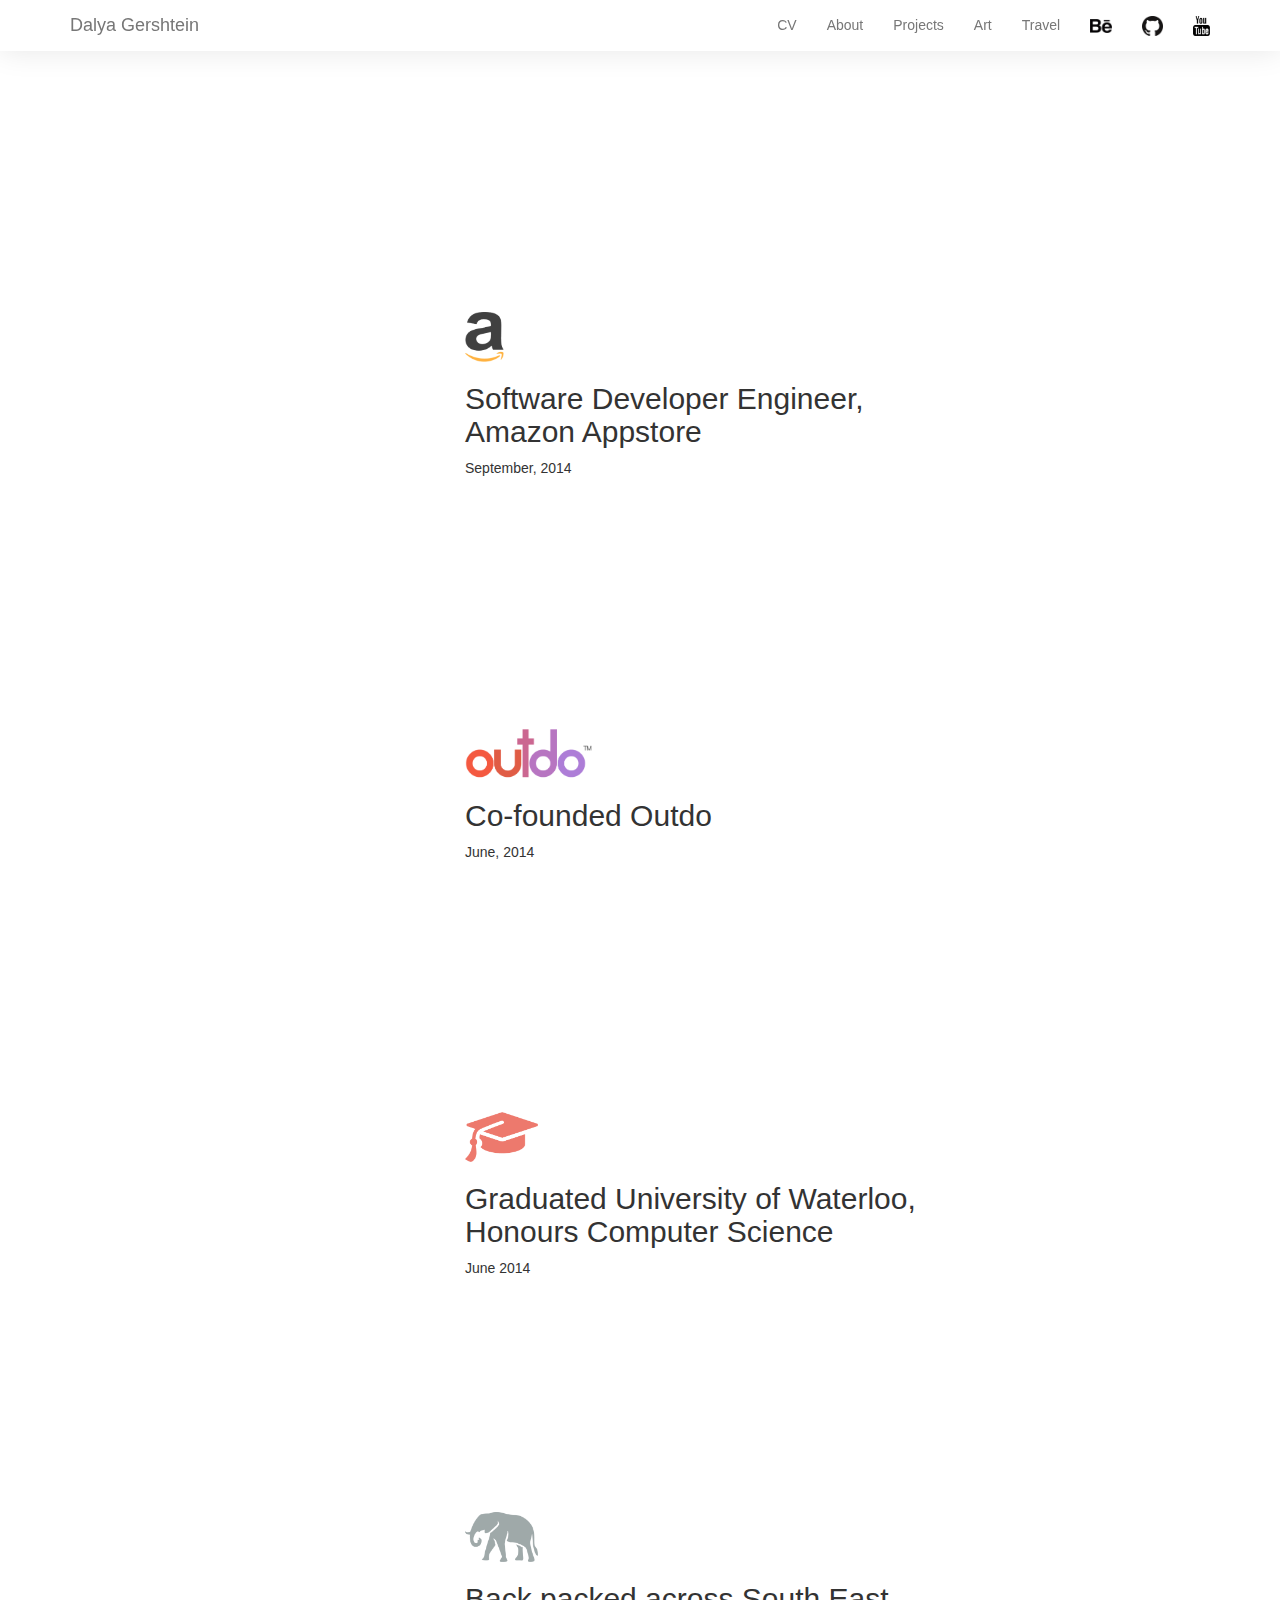
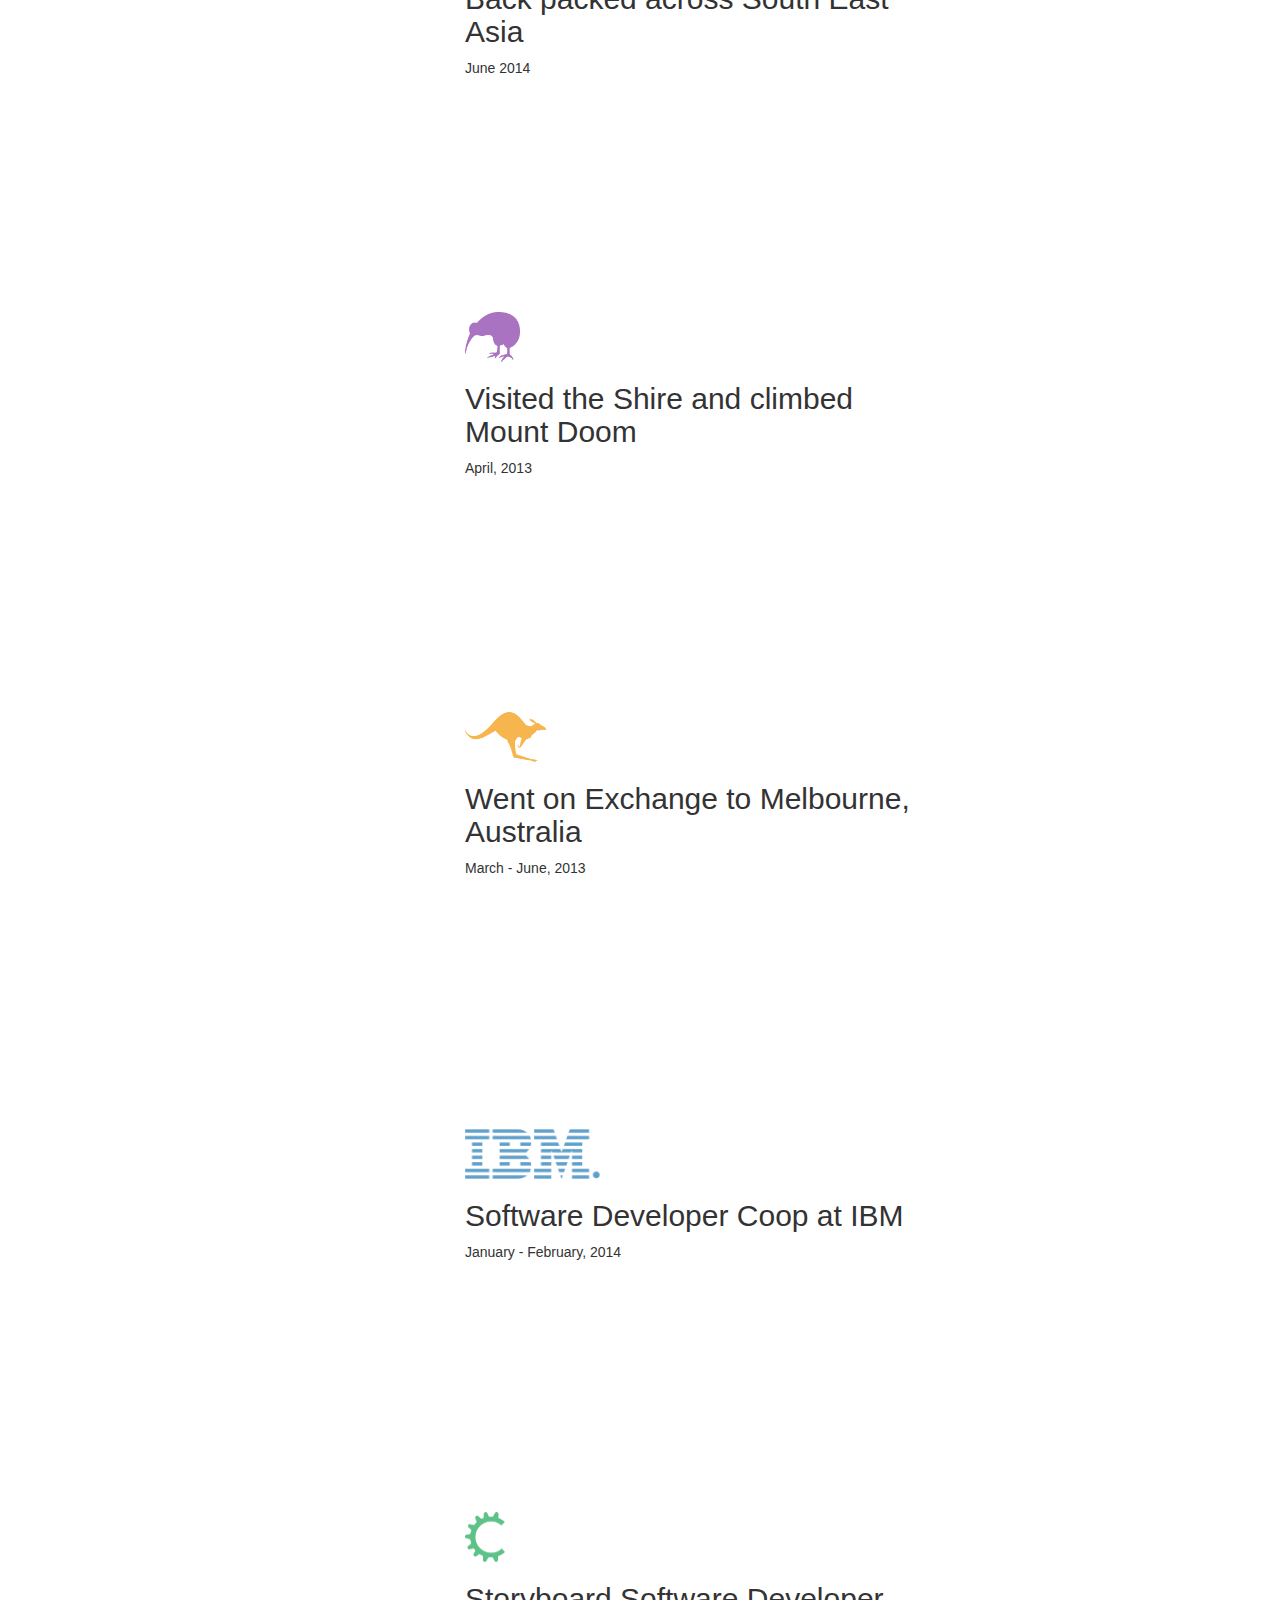
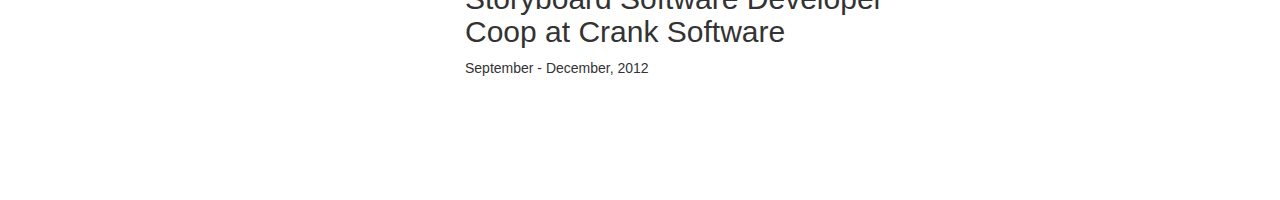
==== commit 827c827d: "fixed about page" ====
--- a/about.html
+++ b/about.html
@@ -57,9 +57,11 @@
                 </div><!--/.navbar-collapse --> 
             </div>
         </div>
-        <div class="container about">
-            <div class="about-section paper-top effect2">
-                <div class="about-inner">
+        <div class="container about2" id="about2">
+            <div class="about-background" id="background-div"></div>
+            <div class="about-div">
+                <img class="dot" src="images/dot.png"/>
+                <div class="about-inner2">
                     <img class="img-responsive img-faded" src="images/amazon.png"/>
                     <h2 class="featurette-heading">
                         Software Developer Engineer, Amazon Appstore
@@ -67,8 +69,9 @@
                     <p class="muted">September, 2014</p>
                 </div>
             </div>
-            <div class="about-section paper-bottom">
-                <div class="about-inner">
+            <div class="about-div">
+                <img class="dot" src="images/dot.png"/>
+                <div class="about-inner2">
                     <img class=" img-faded" src="images/outdologo.png">
                     <h2 class="featurette-heading">
                         Co-founded Outdo
@@ -76,26 +79,29 @@
                     <p class="muted">June, 2014</p>
                 </div>
             </div>
-            <div class="about-section paper-top">
-                <div class="about-inner">
+            <div class="about-div">
+                <img class="dot" src="images/dot.png"/>
+                <div class="about-inner2">
                     <img class=" img-responsive img-faded" src="images/graduation.png">
                     <h2 class="featurette-heading">
-                        Graduated University of Waterloo with Honours Computer Science and Fine Arts Minor
+                        Graduated University of Waterloo, Honours Computer Science
                     </h2>
                     <p class="muted">June 2014</o>
                 </div>
             </div>
-            <div class="about-section paper-bottom">
-                <div class="about-inner">
-                    <img class=" img-faded" src="images/elephant.png">
+            <div class="about-div">
+                <img class="dot" src="images/dot.png"/>
+                <div class="about-inner2">
+                    <img class=" img-responsive img-faded" src="images/elephant.png">
                     <h2 class="featurette-heading">
-                        Backpacked across South East Asia
+                        Back packed across South East Asia
                     </h2>
-                    <p class="muted">July - August, 2013</p>
+                    <p class="muted">June 2014</o>
                 </div>
             </div>
-            <div class="about-section paper-top">
-                <div class="about-inner">
+            <div class="about-div">
+                <img class="dot" src="images/dot.png"/>
+                <div class="about-inner2">
                     <img class=" img-responsive img-faded" src="images/kiwiicon.png">
                     <h2 class="featurette-heading">
                         Visited the Shire and climbed Mount Doom
@@ -103,8 +109,9 @@
                     <p class="muted">April, 2013</p>
                 </div>
             </div>
-            <div class="about-section paper-bottom">
-                <div class="about-inner">
+            <div class="about-div">
+                <img class="dot" src="images/dot.png"/>
+                <div class="about-inner2">
                     <img class=" img-responsive img-faded" src="images/kangaroo.png">
                     <h2 class="featurette-heading">
                         Went on Exchange to Melbourne, Australia
@@ -112,8 +119,9 @@
                     <p class="muted">March - June, 2013</p>
                 </div>
             </div>
-            <div class="about-section paper-top">
-                <div class="about-inner">
+            <div class="about-div">
+                <img class="dot" src="images/dot.png"/>
+                <div class="about-inner2">
                     <img class=" img-responsive img-faded" src="images/ibm.png">
                     <h2 class="featurette-heading">
                         Software Developer Coop at IBM
@@ -121,8 +129,9 @@
                     <p class="muted">January - February, 2014</p>
                 </div>
             </div>
-            <div class="about-section paper-bottom">
-                <div class="about-inner">
+            <div class="about-div">
+                <img class="dot" src="images/dot.png"/>
+                <div class="about-inner2">
                     <img class=" img-responsive img-faded" src="images/crank.png">
                     <h2 class="featurette-heading">
                         Storyboard Software Developer Coop at Crank Software
@@ -133,6 +142,54 @@
         </div>
         <script src="https://ajax.googleapis.com/ajax/libs/jquery/1.11.1/jquery.min.js"></script>
         <script src="js/bootstrap.min.js"></script>
+        <script>
+            $(document).ready( function() {
+                bgDiv = $("#background-div");
+                var aboutDivs = $(".about-div").size();
+                $("#about2").css('height',aboutDivs*400);
+            });
+
+            var colors = [ "rgb(249, 191, 59)",
+                            "rgb(38, 194, 129)",
+                            "rgb(25, 181, 254)",
+                            "rgb(58, 83, 155)",
+                            "rgb(103, 65, 114)",
+                            "rgb(219, 10, 91)",
+                            "rgb(217, 30, 24)",
+                            "rgb(249, 105, 14)",
+                            "rgb(243, 156, 18)"];
+            var i = 0;
+            $(window).scroll( function() {
+                var t = $(window).scrollTop();
+                var height = t+200;
+                var h = 400;
+                var off = 200;
+
+                bgDiv.css( 'height',height);
+                if( height <= off) {
+                    bgDiv.css('background-color','white');
+                } else if( height < h+off) {
+                    bgDiv.css('background-color',colors[0]);
+                } else if( height < h*2+off ) {
+                    bgDiv.css('background-color',colors[1]);
+                } else if( height < h*3+off ) {
+                    bgDiv.css('background-color',colors[2]);
+                } else if( height < h*4+off ) {
+                    bgDiv.css('background-color',colors[3]);
+                } else if( height < h*5+off ) {
+                    bgDiv.css('background-color',colors[4]);
+                } else if( height < h*6+off ) {
+                    bgDiv.css('background-color',colors[5]);
+                } else if( height < h*7+off ) {
+                    bgDiv.css('background-color',colors[6]);
+                } else if( height < h*8+off ) {
+                    bgDiv.css('background-color',colors[7]);
+                } else if( height < h*9+off ) {
+                    bgDiv.css('background-color',colors[8]);
+                }
+                console.log( bgDiv.css('height') );
+            });
+        </script>
     </body>
 </html>
 
--- a/css/index.css
+++ b/css/index.css
@@ -249,6 +249,7 @@
     margin: auto;
     position:relative;
     width:80%;
+    max-width:600px;
 	margin-bottom:10px;
 }
 
@@ -268,6 +269,7 @@
 
 .about-inner {
     padding:50px 25px;
+    padding:50px;
     position:absolute;
     margin:auto;
     top:0;
@@ -332,6 +334,51 @@
 .img-faded {
     opacity:0.75;
 }
+
+#about2 {
+    position:relative;
+    margin-top:200px;
+    margin-bottom:400px;
+    width:600px;
+    overflow:hidden;
+}
+
+@media (max-width: 420px) {
+    .about2 {
+        width:300px;
+    }
+}
+
+#background-div {
+    background-color:rgb(249, 191, 59);
+    position:absolute;
+    height:0;
+    width:110px;
+    transition: background-color 0.5s;
+}
+
+.about-inner2 img {
+    height:50px;
+}
+
+.about-inner2 {
+    //height:400px;
+}
+
+.about-inner2 {
+    display: table-cell; height: 400px; vertical-align: middle;
+}
+
+.about-div {
+    position:relative;
+    clear:both;
+    height:400px;
+}
+
+.dot {
+    float:left;
+}
+
 /*****   PROJECTS ***********/
 
 .featurette-image {
@@ -344,7 +391,6 @@
 .featurette-image:hover {
     box-shadow: 0 0 15px 2px rgba(71, 163, 218, 0.55);
 }
-
 
 .storeicons img{
     height:40px;
